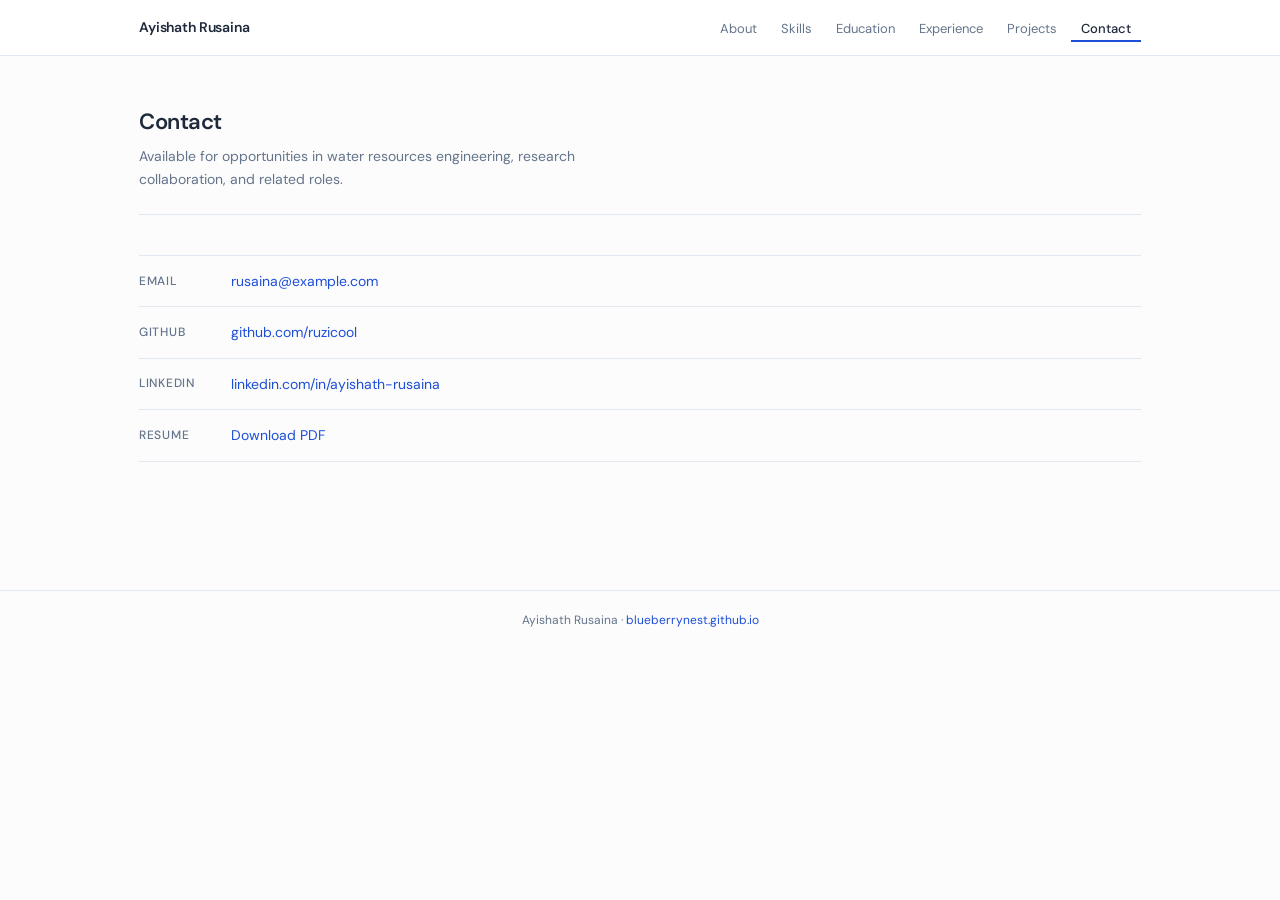
==== contact.html @ 21a8c032 "refactor: standardize content width and fix resume link Increase global content width from 860px to " ====
<!DOCTYPE html>
<html lang="en">
<head>
  <meta charset="UTF-8" />
  <meta name="viewport" content="width=device-width, initial-scale=1.0" />
  <title>Contact — Ayishath Rusaina</title>
  <link rel="preconnect" href="https://fonts.googleapis.com" />
  <link rel="preconnect" href="https://fonts.gstatic.com" crossorigin />
  <link href="https://fonts.googleapis.com/css2?family=DM+Sans:wght@400;500;600;700&display=swap" rel="stylesheet" />
  <link rel="stylesheet" href="assets/css/style.css" />
</head>
<body>

<nav aria-label="Primary">
  <div class="nav-inner">
    <a class="nav-name" href="index.html">Ayishath Rusaina</a>
    <ul class="nav-links">
      <li><a href="index.html">About</a></li>
      <li><a href="skills.html">Skills</a></li>
      <li><a href="education.html">Education</a></li>
      <li><a href="experience.html">Experience</a></li>
      <li><a href="projects.html">Projects</a></li>
      <li><a href="contact.html">Contact</a></li>
    </ul>
  </div>
</nav>

<main class="page">
  <header class="page-header">
    <h1>Contact</h1>
    <p>Available for opportunities in water resources engineering, research collaboration, and related roles.</p>
  </header>

  <section class="section">
    <div class="contact-row">
      <span class="contact-label">Email</span>
      <a href="mailto:rusaina@example.com">rusaina@example.com</a>
    </div>
    <div class="contact-row">
      <span class="contact-label">GitHub</span>
      <a href="https://github.com/ruzicool" target="_blank" rel="noopener">github.com/ruzicool</a>
    </div>
    <div class="contact-row">
      <span class="contact-label">LinkedIn</span>
      <a href="https://linkedin.com/in/ayishath-rusaina" target="_blank" rel="noopener">linkedin.com/in/ayishath-rusaina</a>
    </div>
    <div class="contact-row">
      <span class="contact-label">Resume</span>
      <a href="assets/resume/Ayishath_Rusaina_Resume.pdf" download>Download PDF</a>
    </div>
  </section>
</main>

<footer>
  <span>Ayishath Rusaina · <a href="https://blueberrynest.github.io">blueberrynest.github.io</a></span>
</footer>

<script src="assets/js/main.js"></script>
</body>
</html>
---- assets/css/style.css ----
/* ─── Reset & Base ─────────────────────────────────────────── */
*, *::before, *::after { box-sizing: border-box; margin: 0; padding: 0; }

:root {
  --bg:        #fcfcfc;
  --surface:   #ffffff;
  --primary:   #1d4ed8;
  --text:      #1e293b;
  --muted:     #64748b;
  --border:    #e2e8f0;
  --hover-bg:  #f1f5f9;
  --radius:    6px;
  --max-w:     1050px;
  --nav-h:     56px;
}

html { font-size: 16px; }

body {
  font-family: 'DM Sans', system-ui, sans-serif;
  background: var(--bg);
  color: var(--text);
  line-height: 1.6;
  -webkit-font-smoothing: antialiased;
}

a {
  color: var(--primary);
  text-decoration: none;
}
a:hover { text-decoration: underline; }

/* ─── Nav ───────────────────────────────────────────────────── */
nav {
  position: sticky;
  top: 0;
  z-index: 100;
  height: var(--nav-h);
  background: var(--surface);
  border-bottom: 1px solid var(--border);
  display: flex;
  align-items: center;
}

.nav-inner {
  width: 100%;
  max-width: var(--max-w);
  margin: 0 auto;
  padding: 0 24px;
  display: flex;
  align-items: center;
  justify-content: space-between;
}

.nav-name {
  font-size: 14px;
  font-weight: 600;
  color: var(--text);
  letter-spacing: -0.01em;
}
.nav-name:hover { text-decoration: none; color: var(--primary); }

.nav-links {
  display: flex;
  align-items: center;
  gap: 4px;
  list-style: none;
}

.nav-links a {
  font-size: 13px;
  color: var(--muted);
  padding: 5px 10px;
  border-radius: var(--radius);
  transition: color 100ms, background 100ms;
}
.nav-links a:hover {
  color: var(--text);
  background: var(--hover-bg);
  text-decoration: none;
}
.nav-links a.active {
  color: var(--text);
  font-weight: 500;
  border-bottom: 2px solid var(--primary);
  border-radius: 0;
  padding-bottom: 3px;
}

/* ─── Page Layout ───────────────────────────────────────────── */
.page {
  max-width: var(--max-w);
  margin: 0 auto;
  padding: 48px 24px 80px;
}

/* ─── Page Header ───────────────────────────────────────────── */
.page-header {
  margin-bottom: 40px;
  padding-bottom: 24px;
  border-bottom: 1px solid var(--border);
}

.page-header h1 {
  font-size: 22px;
  font-weight: 600;
  letter-spacing: -0.02em;
  color: var(--text);
}

.page-header p {
  margin-top: 6px;
  font-size: 14px;
  color: var(--muted);
  max-width: 520px;
}

/* ─── Section ───────────────────────────────────────────────── */
.section { margin-bottom: 48px; }

.section:first-of-type {
  margin-top: 0;
}

.section-label {
  font-size: 11px;
  font-weight: 600;
  text-transform: uppercase;
  letter-spacing: 0.08em;
  color: var(--muted);
  margin-bottom: 16px;
}

/* ─── Cards ─────────────────────────────────────────────────── */
.card {
  background: var(--surface);
  border: 1px solid var(--border);
  border-radius: var(--radius);
  padding: 20px 24px;
  margin-bottom: 12px;
}

.card:last-child { margin-bottom: 0; }

.card-title {
  font-size: 14px;
  font-weight: 600;
  color: var(--text);
}

.card-meta {
  font-size: 13px;
  color: var(--muted);
  margin-top: 2px;
}

.card-body {
  margin-top: 12px;
  font-size: 14px;
  color: var(--text);
  line-height: 1.65;
}

.card-body ul {
  padding-left: 18px;
  margin-top: 6px;
}

.card-body li {
  margin-bottom: 4px;
  font-size: 13px;
  color: var(--muted);
}

/* ─── Skill Tags ────────────────────────────────────────────── */
.skill-group { margin-bottom: 24px; }

.skill-group-name {
  font-size: 13px;
  font-weight: 500;
  color: var(--text);
  margin-bottom: 10px;
}

.tags {
  display: flex;
  flex-wrap: wrap;
  gap: 8px;
}

.tag {
  font-size: 12px;
  color: var(--text);
  background: var(--hover-bg);
  border: 1px solid var(--border);
  border-radius: 4px;
  padding: 4px 10px;
}

/* ─── Project Card ──────────────────────────────────────────── */
.project-card {
  background: var(--surface);
  border: 1px solid var(--border);
  border-radius: var(--radius);
  padding: 20px 24px;
  margin-bottom: 12px;
  display: flex;
  justify-content: space-between;
  align-items: flex-start;
  gap: 16px;
}

.project-card:last-child { margin-bottom: 0; }

.project-title {
  font-size: 14px;
  font-weight: 600;
  color: var(--text);
}

.project-desc {
  margin-top: 4px;
  font-size: 13px;
  color: var(--muted);
  line-height: 1.55;
}

.project-link {
  font-size: 12px;
  white-space: nowrap;
  color: var(--primary);
  border: 1px solid var(--border);
  border-radius: var(--radius);
  padding: 5px 12px;
  transition: background 100ms, border-color 100ms;
  flex-shrink: 0;
}
.project-link:hover {
  background: var(--hover-bg);
  text-decoration: none;
  border-color: #cbd5e1;
}

/* ─── Home Page ─────────────────────────────────────────────── */
.home-identity {
  padding: 48px 0 40px;
  border-bottom: 1px solid var(--border);
  margin-bottom: 40px;
}

.home-name {
  font-size: 28px;
  font-weight: 700;
  letter-spacing: -0.03em;
  color: var(--text);
  line-height: 1.2;
}

.home-title {
  margin-top: 6px;
  font-size: 15px;
  color: var(--muted);
  font-weight: 400;
}

.home-bio {
  margin-top: 20px;
  font-size: 14px;
  color: var(--text);
  line-height: 1.7;
  max-width: 600px;
}

.home-actions {
  margin-top: 24px;
  display: flex;
  gap: 10px;
  flex-wrap: wrap;
}

.btn {
  display: inline-block;
  font-size: 13px;
  font-weight: 500;
  padding: 8px 16px;
  border-radius: var(--radius);
  transition: background 100ms, border-color 100ms;
  cursor: pointer;
}

.btn-primary {
  background: var(--primary);
  color: #fff;
  border: 1px solid var(--primary);
}
.btn-primary:hover {
  background: #1e40af;
  border-color: #1e40af;
  text-decoration: none;
  color: #fff;
}

.btn-secondary {
  background: var(--surface);
  color: var(--text);
  border: 1px solid var(--border);
}
.btn-secondary:hover {
  background: var(--hover-bg);
  border-color: #cbd5e1;
  text-decoration: none;
}

/* ─── Quick Links (Home) ────────────────────────────────────── */
.quick-links {
  display: grid;
  grid-template-columns: repeat(auto-fill, minmax(180px, 1fr));
  gap: 12px;
}

.quick-link-item {
  display: block;
  padding: 16px 18px;
  border: 1px solid var(--border);
  border-radius: var(--radius);
  background: var(--surface);
  transition: border-color 100ms, background 100ms;
}
.quick-link-item:hover {
  border-color: #cbd5e1;
  background: var(--hover-bg);
  text-decoration: none;
}

.quick-link-item span {
  display: block;
  font-size: 13px;
  font-weight: 500;
  color: var(--text);
  margin-bottom: 2px;
}

.quick-link-item small {
  font-size: 12px;
  color: var(--muted);
}

/* ─── Contact ───────────────────────────────────────────────── */
.contact-row {
  display: flex;
  align-items: center;
  gap: 12px;
  padding: 14px 0;
  border-bottom: 1px solid var(--border);
  font-size: 14px;
}
.contact-row:first-child { border-top: 1px solid var(--border); }

.contact-label {
  width: 80px;
  font-size: 12px;
  font-weight: 500;
  text-transform: uppercase;
  letter-spacing: 0.06em;
  color: var(--muted);
  flex-shrink: 0;
}

/* ─── Footer ────────────────────────────────────────────────── */
footer {
  border-top: 1px solid var(--border);
  padding: 20px 24px;
  text-align: center;
  font-size: 12px;
  color: var(--muted);
}

/* ─── Utility Classes ───────────────────────── */

.mt-8 {
  margin-top: 8px;
}

.text-small-muted {
  font-size: 12px;
  color: var(--muted);
}

.card-dashed {
  background: var(--bg);
  border-style: dashed;
}

.card-muted-title {
  font-weight: 500;
  color: var(--muted);
}

.text-muted {
  color: var(--muted);
}

/* ─── Responsive ────────────────────────────────────────────── */
@media (max-width: 600px) {
  .nav-links a { padding: 5px 7px; font-size: 12px; }
  .home-name { font-size: 22px; }
  .project-card { flex-direction: column; }
  .project-link { align-self: flex-start; }
  .quick-links { grid-template-columns: 1fr 1fr; }
}
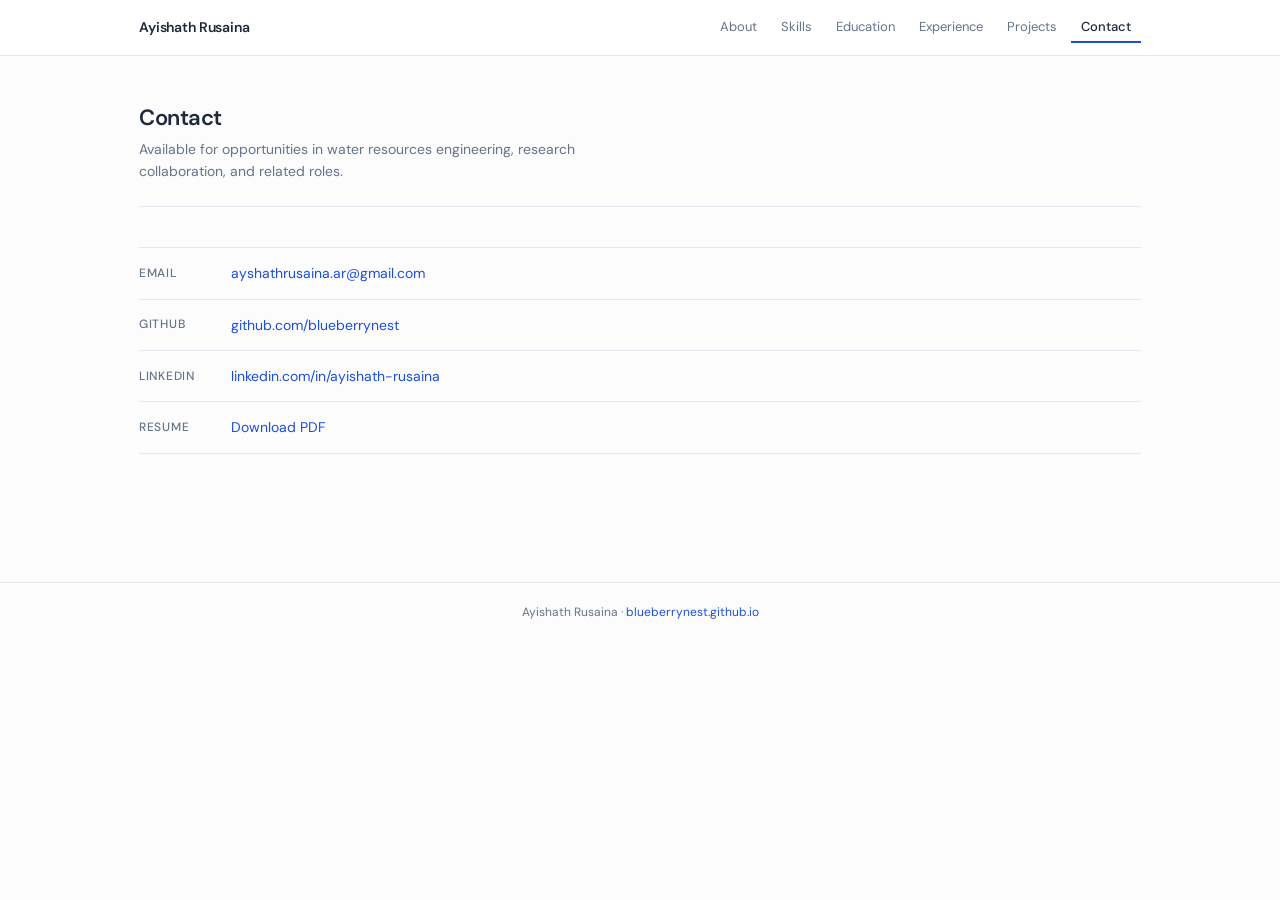
==== commit 3a918071: "refactor: contact details and project repository link Replaces placeholder contact information with " ====
--- a/contact.html
+++ b/contact.html
@@ -34,11 +34,11 @@
   <section class="section">
     <div class="contact-row">
       <span class="contact-label">Email</span>
-      <a href="mailto:rusaina@example.com">rusaina@example.com</a>
+      <a href="mailto:ayshathrusaina.ar@gmail.com">ayshathrusaina.ar@gmail.com</a>
     </div>
     <div class="contact-row">
       <span class="contact-label">GitHub</span>
-      <a href="https://github.com/ruzicool" target="_blank" rel="noopener">github.com/ruzicool</a>
+      <a href="https://github.com/blueberrynest" target="_blank" rel="noopener">github.com/blueberrynest</a>
     </div>
     <div class="contact-row">
       <span class="contact-label">LinkedIn</span>
--- a/assets/css/style.css
+++ b/assets/css/style.css
@@ -24,6 +24,36 @@
   -webkit-font-smoothing: antialiased;
 }
 
+/* ─── Typography ───────────────────────────────────────────── */
+
+h1 {
+  font-size: 28px;
+  font-weight: 700;
+  line-height: 1.25;
+}
+
+h2 {
+  font-size: 22px;
+  font-weight: 600;
+  line-height: 1.3;
+}
+
+h3 {
+  font-size: 18px;
+  font-weight: 600;
+  line-height: 1.35;
+}
+
+p + p {
+  margin-top: 12px;
+}
+
+/* Generic metadata text */
+.meta {
+  font-size: 13px;
+  color: var(--muted);
+}
+
 a {
   color: var(--primary);
   text-decoration: none;
@@ -57,8 +87,12 @@
   font-weight: 600;
   color: var(--text);
   letter-spacing: -0.01em;
-}
-.nav-name:hover { text-decoration: none; color: var(--primary); }
+  transition: color 120ms ease;
+}
+.nav-name:hover {
+  text-decoration: none;
+  color: var(--primary);
+}
 
 .nav-links {
   display: flex;
@@ -68,11 +102,16 @@
 }
 
 .nav-links a {
+  display: inline-block;
   font-size: 13px;
   color: var(--muted);
   padding: 5px 10px;
   border-radius: var(--radius);
-  transition: color 100ms, background 100ms;
+  transition: color 120ms ease, background 120ms ease;
+}
+.nav-links a:focus-visible {
+  outline: 2px solid var(--primary);
+  outline-offset: 2px;
 }
 .nav-links a:hover {
   color: var(--text);
@@ -116,7 +155,13 @@
 }
 
 /* ─── Section ───────────────────────────────────────────────── */
-.section { margin-bottom: 48px; }
+.section {
+  margin-bottom: 48px;
+}
+
+.section p {
+  margin-bottom: 10px;
+}
 
 .section:first-of-type {
   margin-top: 0;
@@ -132,11 +177,15 @@
 }
 
 /* ─── Cards ─────────────────────────────────────────────────── */
-.card {
+
+.card-base {
   background: var(--surface);
   border: 1px solid var(--border);
   border-radius: var(--radius);
   padding: 20px 24px;
+}
+
+.card {
   margin-bottom: 12px;
 }
 
@@ -198,16 +247,36 @@
 }
 
 /* ─── Project Card ──────────────────────────────────────────── */
+
 .project-card {
-  background: var(--surface);
-  border: 1px solid var(--border);
-  border-radius: var(--radius);
-  padding: 20px 24px;
   margin-bottom: 12px;
   display: flex;
   justify-content: space-between;
   align-items: flex-start;
   gap: 16px;
+}
+
+.project-main {
+  flex: 1;
+}
+
+.project-meta {
+  margin-top: 4px;
+  font-size: 12px;
+  color: var(--muted);
+}
+
+.project-desc {
+  margin-top: 8px;
+}
+
+.project-tags {
+  margin-top: 10px;
+}
+
+.project-actions {
+  display: flex;
+  align-items: flex-start;
 }
 
 .project-card:last-child { margin-bottom: 0; }
@@ -321,9 +390,6 @@
 .quick-link-item {
   display: block;
   padding: 16px 18px;
-  border: 1px solid var(--border);
-  border-radius: var(--radius);
-  background: var(--surface);
   transition: border-color 100ms, background 100ms;
 }
 .quick-link-item:hover {
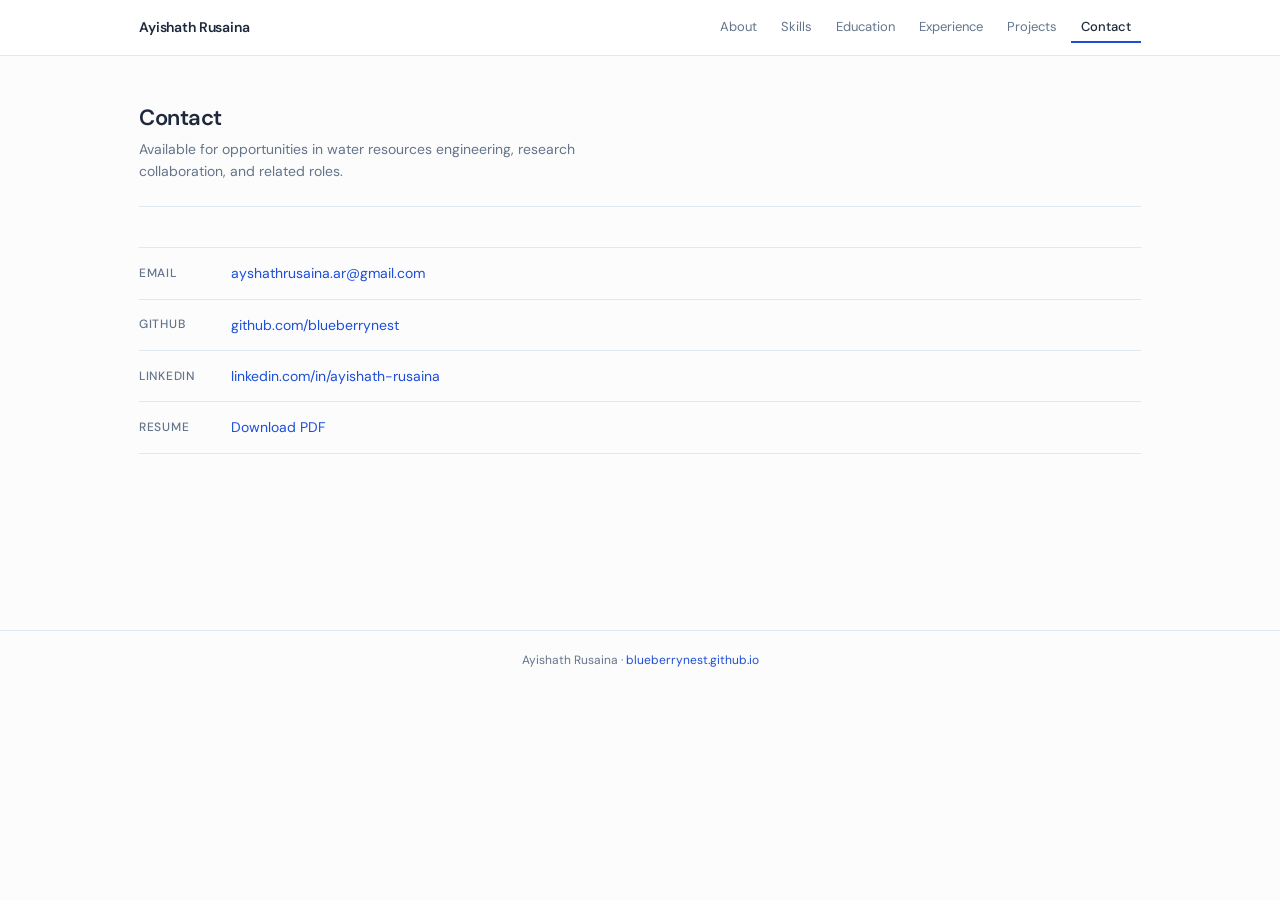
==== commit e8ff46b0: "refactor: align footer layout with global container system Introduces a structured footer container " ====
--- a/contact.html
+++ b/contact.html
@@ -52,7 +52,12 @@
 </main>
 
 <footer>
-  <span>Ayishath Rusaina · <a href="https://blueberrynest.github.io">blueberrynest.github.io</a></span>
+  <div class="footer-inner">
+    <span>
+      Ayishath Rusaina ·
+      <a href="https://blueberrynest.github.io">blueberrynest.github.io</a>
+    </span>
+  </div>
 </footer>
 
 <script src="assets/js/main.js"></script>
--- a/assets/css/style.css
+++ b/assets/css/style.css
@@ -433,8 +433,15 @@
 }
 
 /* ─── Footer ────────────────────────────────────────────────── */
+
 footer {
   border-top: 1px solid var(--border);
+  margin-top: 48px;
+}
+
+.footer-inner {
+  max-width: var(--max-w);
+  margin: 0 auto;
   padding: 20px 24px;
   text-align: center;
   font-size: 12px;
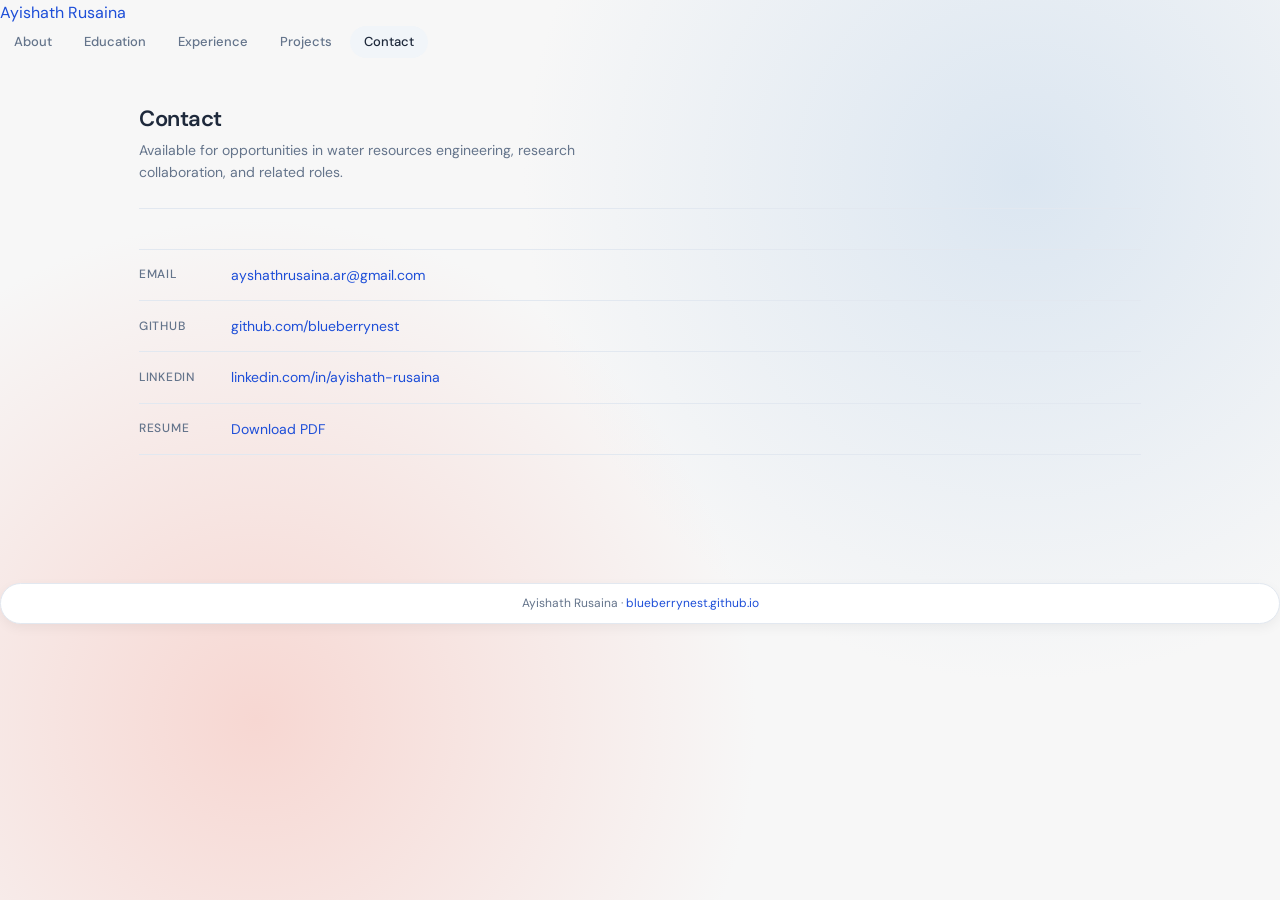
==== commit a550f2cc: "refactor: remove skills page and associated links Deleted skills.html entirely and removed all navig" ====
--- a/contact.html
+++ b/contact.html
@@ -16,7 +16,6 @@
     <a class="nav-name" href="index.html">Ayishath Rusaina</a>
     <ul class="nav-links">
       <li><a href="index.html">About</a></li>
-      <li><a href="skills.html">Skills</a></li>
       <li><a href="education.html">Education</a></li>
       <li><a href="experience.html">Experience</a></li>
       <li><a href="projects.html">Projects</a></li>
--- a/assets/css/style.css
+++ b/assets/css/style.css
@@ -18,7 +18,11 @@
 
 body {
   font-family: 'DM Sans', system-ui, sans-serif;
-  background: var(--bg);
+  min-height: 100vh;
+  background:
+    radial-gradient(circle at 20% 80%, #f7d7d2 0%, transparent 40%),
+    radial-gradient(circle at 80% 20%, #dbe6f1 0%, transparent 40%),
+    #f7f7f7;
   color: var(--text);
   line-height: 1.6;
   -webkit-font-smoothing: antialiased;
@@ -27,9 +31,9 @@
 /* ─── Typography ───────────────────────────────────────────── */
 
 h1 {
-  font-size: 28px;
+  font-size: 36px;
   font-weight: 700;
-  line-height: 1.25;
+  line-height: 1.2;
 }
 
 h2 {
@@ -61,37 +65,21 @@
 a:hover { text-decoration: underline; }
 
 /* ─── Nav ───────────────────────────────────────────────────── */
-nav {
+.site-nav {
   position: sticky;
-  top: 0;
+  top: 24px;
   z-index: 100;
-  height: var(--nav-h);
+  display: flex;
+  justify-content: center;
+  padding: 0 24px;
+}
+
+.nav-container {
   background: var(--surface);
-  border-bottom: 1px solid var(--border);
-  display: flex;
-  align-items: center;
-}
-
-.nav-inner {
-  width: 100%;
-  max-width: var(--max-w);
-  margin: 0 auto;
-  padding: 0 24px;
-  display: flex;
-  align-items: center;
-  justify-content: space-between;
-}
-
-.nav-name {
-  font-size: 14px;
-  font-weight: 600;
-  color: var(--text);
-  letter-spacing: -0.01em;
-  transition: color 120ms ease;
-}
-.nav-name:hover {
-  text-decoration: none;
-  color: var(--primary);
+  border: 1px solid var(--border);
+  border-radius: 50px;
+  padding: 8px 12px;
+  box-shadow: 0 4px 12px rgba(0, 0, 0, 0.05);
 }
 
 .nav-links {
@@ -104,9 +92,10 @@
 .nav-links a {
   display: inline-block;
   font-size: 13px;
-  color: var(--muted);
-  padding: 5px 10px;
-  border-radius: var(--radius);
+  font-weight: 500;
+  color: var(--muted);
+  padding: 6px 14px;
+  border-radius: 50px;
   transition: color 120ms ease, background 120ms ease;
 }
 .nav-links a:focus-visible {
@@ -120,10 +109,7 @@
 }
 .nav-links a.active {
   color: var(--text);
-  font-weight: 500;
-  border-bottom: 2px solid var(--primary);
-  border-radius: 0;
-  padding-bottom: 3px;
+  background: var(--hover-bg);
 }
 
 /* ─── Page Layout ───────────────────────────────────────────── */
@@ -266,10 +252,6 @@
   color: var(--muted);
 }
 
-.project-desc {
-  margin-top: 8px;
-}
-
 .project-tags {
   margin-top: 10px;
 }
@@ -310,105 +292,84 @@
   border-color: #cbd5e1;
 }
 
-/* ─── Home Page ─────────────────────────────────────────────── */
-.home-identity {
-  padding: 48px 0 40px;
-  border-bottom: 1px solid var(--border);
-  margin-bottom: 40px;
-}
-
-.home-name {
-  font-size: 28px;
+/* ─── Hero ──────────────────────────────────────────────────── */
+.hero {
+  max-width: 640px;
+  margin: 0 auto;
+  padding: 80px 24px;
+  text-align: center;
+}
+
+.hero-avatar {
+  width: 180px;
+  height: 180px;
+  border-radius: 50%;
+  overflow: hidden;
+  margin: 0 auto;
+  border: 4px solid #fff;
+  box-shadow: 0 8px 24px rgba(0, 0, 0, 0.1);
+  background: var(--surface);
+}
+
+.hero-avatar img {
+  width: 100%;
+  height: 100%;
+  object-fit: cover;
+  object-position: center;
+  display: block;
+}
+
+.hero-name {
+  font-size: 40px;
   font-weight: 700;
-  letter-spacing: -0.03em;
-  color: var(--text);
-  line-height: 1.2;
-}
-
-.home-title {
-  margin-top: 6px;
+  letter-spacing: -0.02em;
+  line-height: 1.1;
+  color: var(--text);
+  margin-top: 32px;
+}
+
+.hero-title {
   font-size: 15px;
-  color: var(--muted);
-  font-weight: 400;
-}
-
-.home-bio {
-  margin-top: 20px;
-  font-size: 14px;
-  color: var(--text);
+  letter-spacing: 0.05em;
+  color: var(--muted);
+  margin-top: 12px;
+  text-transform: uppercase;
+}
+
+.hero-bio {
+  font-size: 15px;
   line-height: 1.7;
   max-width: 600px;
-}
-
-.home-actions {
-  margin-top: 24px;
-  display: flex;
-  gap: 10px;
-  flex-wrap: wrap;
+  margin: 24px auto 0 auto;
+  color: var(--text);
+}
+
+.hero-actions {
+  display: flex;
+  justify-content: center;
+  margin-top: 40px;
 }
 
 .btn {
   display: inline-block;
-  font-size: 13px;
-  font-weight: 500;
-  padding: 8px 16px;
-  border-radius: var(--radius);
-  transition: background 100ms, border-color 100ms;
+  font-size: 12px;
+  font-weight: 600;
+  letter-spacing: 0.1em;
+  text-transform: uppercase;
+  padding: 12px 32px;
+  border-radius: 50px;
+  background: var(--surface);
+  color: var(--text);
+  border: 1px solid var(--border);
+  box-shadow: 0 2px 8px rgba(0, 0, 0, 0.05);
+  transition: all 150ms ease;
   cursor: pointer;
 }
-
-.btn-primary {
-  background: var(--primary);
-  color: #fff;
-  border: 1px solid var(--primary);
-}
-.btn-primary:hover {
-  background: #1e40af;
-  border-color: #1e40af;
-  text-decoration: none;
-  color: #fff;
-}
-
-.btn-secondary {
-  background: var(--surface);
-  color: var(--text);
-  border: 1px solid var(--border);
-}
-.btn-secondary:hover {
+.btn:hover {
   background: var(--hover-bg);
   border-color: #cbd5e1;
   text-decoration: none;
-}
-
-/* ─── Quick Links (Home) ────────────────────────────────────── */
-.quick-links {
-  display: grid;
-  grid-template-columns: repeat(auto-fill, minmax(180px, 1fr));
-  gap: 12px;
-}
-
-.quick-link-item {
-  display: block;
-  padding: 16px 18px;
-  transition: border-color 100ms, background 100ms;
-}
-.quick-link-item:hover {
-  border-color: #cbd5e1;
-  background: var(--hover-bg);
-  text-decoration: none;
-}
-
-.quick-link-item span {
-  display: block;
-  font-size: 13px;
-  font-weight: 500;
-  color: var(--text);
-  margin-bottom: 2px;
-}
-
-.quick-link-item small {
-  font-size: 12px;
-  color: var(--muted);
+  transform: translateY(-1px);
 }
 
 /* ─── Contact ───────────────────────────────────────────────── */
@@ -434,18 +395,21 @@
 
 /* ─── Footer ────────────────────────────────────────────────── */
 
-footer {
-  border-top: 1px solid var(--border);
-  margin-top: 48px;
+.site-footer {
+  display: flex;
+  justify-content: center;
+  padding: 48px 24px 80px;
 }
 
 .footer-inner {
-  max-width: var(--max-w);
-  margin: 0 auto;
-  padding: 20px 24px;
+  background: var(--surface);
+  border: 1px solid var(--border);
+  border-radius: 50px;
+  padding: 10px 24px;
+  box-shadow: 0 4px 12px rgba(0, 0, 0, 0.05);
+  font-size: 12px;
+  color: var(--muted);
   text-align: center;
-  font-size: 12px;
-  color: var(--muted);
 }
 
 /* ─── Utility Classes ───────────────────────── */
@@ -475,9 +439,10 @@
 
 /* ─── Responsive ────────────────────────────────────────────── */
 @media (max-width: 600px) {
-  .nav-links a { padding: 5px 7px; font-size: 12px; }
-  .home-name { font-size: 22px; }
+  .nav-links a { padding: 6px 10px; font-size: 12px; }
+  .hero { padding: 60px 20px; }
+  .hero-avatar { width: 140px; height: 140px; }
+  .hero-name { font-size: 32px; }
   .project-card { flex-direction: column; }
   .project-link { align-self: flex-start; }
-  .quick-links { grid-template-columns: 1fr 1fr; }
-}
+}
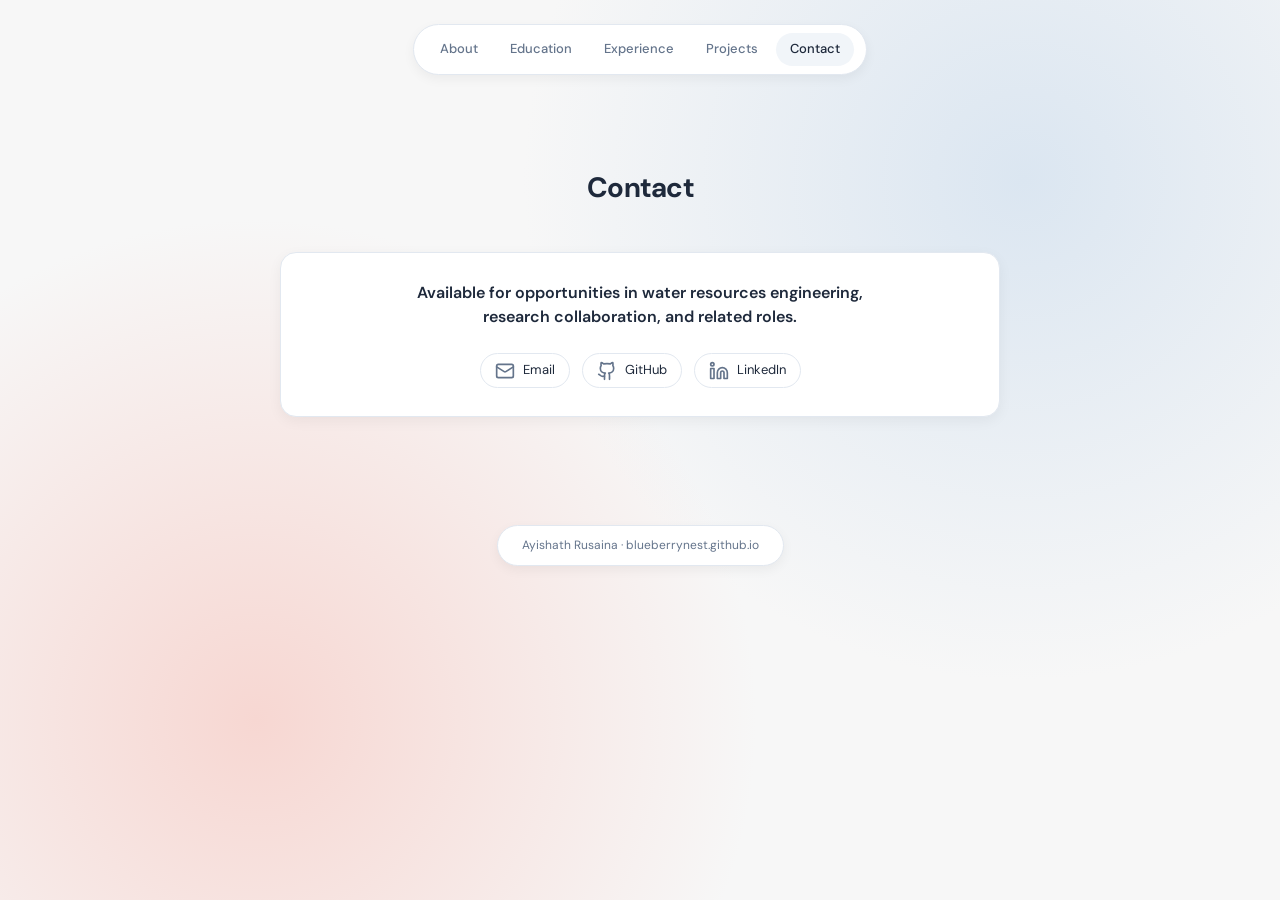
==== commit a54ed87a: "feat: redesign projects and contact pages UI Updated the Projects and Contact pages to align with th" ====
--- a/contact.html
+++ b/contact.html
@@ -11,51 +11,67 @@
 </head>
 <body>
 
-<nav aria-label="Primary">
-  <div class="nav-inner">
-    <a class="nav-name" href="index.html">Ayishath Rusaina</a>
-    <ul class="nav-links">
-      <li><a href="index.html">About</a></li>
-      <li><a href="education.html">Education</a></li>
-      <li><a href="experience.html">Experience</a></li>
-      <li><a href="projects.html">Projects</a></li>
-      <li><a href="contact.html">Contact</a></li>
-    </ul>
+<nav class="site-nav">
+  <div class="nav-container">
+    <div class="nav-links">
+      <a href="index.html">About</a>
+      <a href="education.html">Education</a>
+      <a href="experience.html">Experience</a>
+      <a href="projects.html">Projects</a>
+      <a href="contact.html">Contact</a>
+    </div>
   </div>
 </nav>
 
 <main class="page">
-  <header class="page-header">
-    <h1>Contact</h1>
-    <p>Available for opportunities in water resources engineering, research collaboration, and related roles.</p>
-  </header>
 
-  <section class="section">
-    <div class="contact-row">
-      <span class="contact-label">Email</span>
-      <a href="mailto:ayshathrusaina.ar@gmail.com">ayshathrusaina.ar@gmail.com</a>
+  <h1 class="page-title">Contact</h1>
+
+  <div class="contact-list">
+
+    <div class="contact-card">
+
+      <h3>Available for opportunities in water resources engineering,
+      research collaboration, and related roles.</h3>
+
+      <div class="contact-buttons">
+
+        <a class="contact-btn" href="mailto:ayishathrusaina05@gmail.com">
+          <svg xmlns="http://www.w3.org/2000/svg" width="20" height="20" viewBox="0 0 24 24" fill="none" stroke="currentColor" stroke-width="2" stroke-linecap="round" stroke-linejoin="round">
+            <path d="m22 7-8.991 5.727a2 2 0 0 1-2.009 0L2 7"/>
+            <rect x="2" y="4" width="20" height="16" rx="2"/>
+          </svg>
+          Email
+        </a>
+
+        <a class="contact-btn" href="https://github.com/blueberrynest" target="_blank">
+          <svg xmlns="http://www.w3.org/2000/svg" width="20" height="20" viewBox="0 0 24 24" fill="none" stroke="currentColor" stroke-width="2" stroke-linecap="round" stroke-linejoin="round">
+            <path d="M15 22v-4a4.8 4.8 0 0 0-1-3.5c3 0 6-2 6-5.5.08-1.25-.27-2.48-1-3.5.28-1.15.28-2.35 0-3.5 0 0-1 0-3 1.5-2.64-.5-5.36-.5-8 0C6 2 5 2 5 2c-.3 1.15-.3 2.35 0 3.5A5.403 5.403 0 0 0 4 9c0 3.5 3 5.5 6 5.5-.39.49-.68 1.05-.85 1.65-.17.6-.22 1.23-.15 1.85v4"/>
+            <path d="M9 18c-4.51 2-5-2-7-2"/>
+          </svg>
+          GitHub
+        </a>
+
+        <a class="contact-btn" href="https://linkedin.com/in/ayishath-rusaina" target="_blank">
+          <svg xmlns="http://www.w3.org/2000/svg" width="20" height="20" viewBox="0 0 24 24" fill="none" stroke="currentColor" stroke-width="2" stroke-linecap="round" stroke-linejoin="round">
+            <path d="M16 8a6 6 0 0 1 6 6v7h-4v-7a2 2 0 0 0-2-2 2 2 0 0 0-2 2v7h-4v-7a6 6 0 0 1 6-6z"/>
+            <rect width="4" height="12" x="2" y="9"/>
+            <circle cx="4" cy="4" r="2"/>
+          </svg>
+          LinkedIn
+        </a>
+
+      </div>
+
     </div>
-    <div class="contact-row">
-      <span class="contact-label">GitHub</span>
-      <a href="https://github.com/blueberrynest" target="_blank" rel="noopener">github.com/blueberrynest</a>
-    </div>
-    <div class="contact-row">
-      <span class="contact-label">LinkedIn</span>
-      <a href="https://linkedin.com/in/ayishath-rusaina" target="_blank" rel="noopener">linkedin.com/in/ayishath-rusaina</a>
-    </div>
-    <div class="contact-row">
-      <span class="contact-label">Resume</span>
-      <a href="assets/resume/Ayishath_Rusaina_Resume.pdf" download>Download PDF</a>
-    </div>
-  </section>
+
+  </div>
+
 </main>
 
-<footer>
+<footer class="site-footer">
   <div class="footer-inner">
-    <span>
-      Ayishath Rusaina ·
-      <a href="https://blueberrynest.github.io">blueberrynest.github.io</a>
-    </span>
+    Ayishath Rusaina · blueberrynest.github.io
   </div>
 </footer>
 
--- a/assets/css/style.css
+++ b/assets/css/style.css
@@ -113,10 +113,256 @@
 }
 
 /* ─── Page Layout ───────────────────────────────────────────── */
-.page {
-  max-width: var(--max-w);
-  margin: 0 auto;
-  padding: 48px 24px 80px;
+.page
+{
+    max-width: 900px;
+    margin: 0 auto;
+    padding: 120px 24px 60px;
+}
+
+/* ─── Page Title ───────────────────────────────────────────── */
+.page-title
+{
+    text-align: center;
+    font-size: 28px;
+    font-weight: 700;
+    letter-spacing: -0.02em;
+    margin-bottom: 48px;
+}
+
+.page-subtitle
+{
+    text-align: center;
+    font-size: 14px;
+    color: var(--muted);
+    max-width: 520px;
+    margin: -36px auto 48px auto;
+}
+
+/* ─── Education List ────────────────────────────────────────── */
+.education-list
+{
+    max-width: 720px;
+    margin: 0 auto;
+    display: flex;
+    flex-direction: column;
+    gap: 18px;
+}
+
+/* ─── Education Card ────────────────────────────────────────── */
+.education-card
+{
+    background: var(--surface);
+    border: 1px solid var(--border);
+    border-radius: 16px;
+    padding: 24px 28px;
+    box-shadow: 0 4px 14px rgba(0,0,0,0.05);
+}
+
+.education-card h3
+{
+    font-size: 16px;
+    font-weight: 600;
+    margin-bottom: 4px;
+    text-align: center;
+}
+
+.edu-meta
+{
+    font-size: 14px;
+    color: var(--muted);
+    margin-bottom: 10px;
+    text-align: center;
+}
+
+.education-card p
+{
+    font-size: 14px;
+    line-height: 1.7;
+    text-align: center;
+}
+
+/* ─── Experience List ───────────────────────────────────────── */
+.experience-list
+{
+    max-width: 720px;
+    margin: 0 auto;
+    display: flex;
+    flex-direction: column;
+    gap: 18px;
+}
+
+/* ─── Experience Card ───────────────────────────────────────── */
+.experience-card
+{
+    background: var(--surface);
+    border: 1px solid var(--border);
+    border-radius: 16px;
+    padding: 24px 28px;
+    box-shadow: 0 4px 14px rgba(0,0,0,0.05);
+}
+
+.experience-card h3
+{
+    font-size: 16px;
+    font-weight: 600;
+    margin-bottom: 4px;
+    text-align: center;
+}
+
+.exp-meta
+{
+    font-size: 14px;
+    color: var(--muted);
+    margin-bottom: 12px;
+    text-align: center;
+}
+
+.experience-card ul
+{
+    margin: 0;
+    padding-left: 18px;
+    line-height: 1.7;
+}
+
+/* ─── Projects List ─────────────────────────────────────────── */
+.projects-list
+{
+    max-width: 720px;
+    margin: 0 auto;
+    display: flex;
+    flex-direction: column;
+    gap: 18px;
+}
+
+/* ─── Project Card ──────────────────────────────────────────── */
+.project-card
+{
+    background: var(--surface);
+    border: 1px solid var(--border);
+    border-radius: 16px;
+    padding: 24px 28px;
+    box-shadow: 0 4px 14px rgba(0,0,0,0.05);
+}
+
+.project-card h3
+{
+    font-size: 16px;
+    font-weight: 600;
+    margin-bottom: 4px;
+    text-align: center;
+}
+
+.proj-meta
+{
+    font-size: 14px;
+    color: var(--muted);
+    margin-bottom: 12px;
+    text-align: center;
+}
+
+.project-card p
+{
+    font-size: 14px;
+    line-height: 1.7;
+    text-align: center;
+}
+
+.project-link
+{
+    margin-top: 16px;
+    text-align: center;
+}
+
+.project-link a
+{
+    display: inline-block;
+    padding: 6px 14px;
+    font-size: 13px;
+    border-radius: 50px;
+    border: 1px solid var(--border);
+    background: var(--surface);
+}
+
+.project-tags
+{
+    margin-top: 16px;
+    display: flex;
+    justify-content: center;
+    flex-wrap: wrap;
+    gap: 8px;
+}
+
+.tag
+{
+    font-size: 12px;
+    padding: 4px 10px;
+    border-radius: 50px;
+    border: 1px solid var(--border);
+    background: var(--surface);
+}
+
+/* ─── Contact List ─────────────────────────────────────────── */
+.contact-list
+{
+    max-width: 720px;
+    margin: 0 auto;
+}
+
+.contact-card
+{
+    background: var(--surface);
+    border: 1px solid var(--border);
+    border-radius: 16px;
+    padding: 28px;
+    box-shadow: 0 4px 14px rgba(0,0,0,0.05);
+    text-align: center;
+}
+
+.contact-card h3
+{
+    font-size: 16px;
+    font-weight: 600;
+    line-height: 1.5;
+    color: var(--text);
+    max-width: 480px;
+    margin: 0 auto;
+}
+
+.contact-buttons
+{
+    margin-top: 24px;
+    display: flex;
+    justify-content: center;
+    flex-wrap: wrap;
+    gap: 12px;
+}
+
+.contact-btn
+{
+    display: inline-flex;
+    align-items: center;
+    gap: 8px;
+    padding: 6px 14px;
+    border-radius: 50px;
+    border: 1px solid var(--border);
+    background: var(--surface);
+    font-size: 13px;
+    text-decoration: none;
+    color: var(--text);
+    transition: background 120ms ease, border-color 120ms ease;
+}
+
+.contact-btn:hover
+{
+    background: var(--hover-bg);
+    border-color: #cbd5e1;
+    text-decoration: none;
+}
+
+.contact-btn svg
+{
+    color: var(--muted);
 }
 
 /* ─── Page Header ───────────────────────────────────────────── */
@@ -153,13 +399,21 @@
   margin-top: 0;
 }
 
-.section-label {
-  font-size: 11px;
-  font-weight: 600;
-  text-transform: uppercase;
-  letter-spacing: 0.08em;
-  color: var(--muted);
-  margin-bottom: 16px;
+.section-label
+{
+    display: table;
+    margin: 0 auto 28px auto;
+    padding: 8px 18px;
+    font-size: 14px;
+    font-weight: 600;
+    letter-spacing: 0.05em;
+    text-transform: uppercase;
+
+    background: var(--surface);
+    border: 1px solid var(--border);
+    border-radius: 50px;
+
+    box-shadow: 0 3px 10px rgba(0,0,0,0.05);
 }
 
 /* ─── Cards ─────────────────────────────────────────────────── */
@@ -230,66 +484,6 @@
   border: 1px solid var(--border);
   border-radius: 4px;
   padding: 4px 10px;
-}
-
-/* ─── Project Card ──────────────────────────────────────────── */
-
-.project-card {
-  margin-bottom: 12px;
-  display: flex;
-  justify-content: space-between;
-  align-items: flex-start;
-  gap: 16px;
-}
-
-.project-main {
-  flex: 1;
-}
-
-.project-meta {
-  margin-top: 4px;
-  font-size: 12px;
-  color: var(--muted);
-}
-
-.project-tags {
-  margin-top: 10px;
-}
-
-.project-actions {
-  display: flex;
-  align-items: flex-start;
-}
-
-.project-card:last-child { margin-bottom: 0; }
-
-.project-title {
-  font-size: 14px;
-  font-weight: 600;
-  color: var(--text);
-}
-
-.project-desc {
-  margin-top: 4px;
-  font-size: 13px;
-  color: var(--muted);
-  line-height: 1.55;
-}
-
-.project-link {
-  font-size: 12px;
-  white-space: nowrap;
-  color: var(--primary);
-  border: 1px solid var(--border);
-  border-radius: var(--radius);
-  padding: 5px 12px;
-  transition: background 100ms, border-color 100ms;
-  flex-shrink: 0;
-}
-.project-link:hover {
-  background: var(--hover-bg);
-  text-decoration: none;
-  border-color: #cbd5e1;
 }
 
 /* ─── Hero ──────────────────────────────────────────────────── */
@@ -372,27 +566,6 @@
   transform: translateY(-1px);
 }
 
-/* ─── Contact ───────────────────────────────────────────────── */
-.contact-row {
-  display: flex;
-  align-items: center;
-  gap: 12px;
-  padding: 14px 0;
-  border-bottom: 1px solid var(--border);
-  font-size: 14px;
-}
-.contact-row:first-child { border-top: 1px solid var(--border); }
-
-.contact-label {
-  width: 80px;
-  font-size: 12px;
-  font-weight: 500;
-  text-transform: uppercase;
-  letter-spacing: 0.06em;
-  color: var(--muted);
-  flex-shrink: 0;
-}
-
 /* ─── Footer ────────────────────────────────────────────────── */
 
 .site-footer {
@@ -445,4 +618,24 @@
   .hero-name { font-size: 32px; }
   .project-card { flex-direction: column; }
   .project-link { align-self: flex-start; }
-}
+  .education-card
+  {
+      padding: 20px;
+  }
+  .experience-card
+  {
+      padding: 20px;
+  }
+  .project-card
+  {
+      padding: 20px;
+  }
+  .contact-card
+  {
+      padding: 20px;
+  }
+  .page
+  {
+      padding: 100px 20px 60px;
+  }
+}
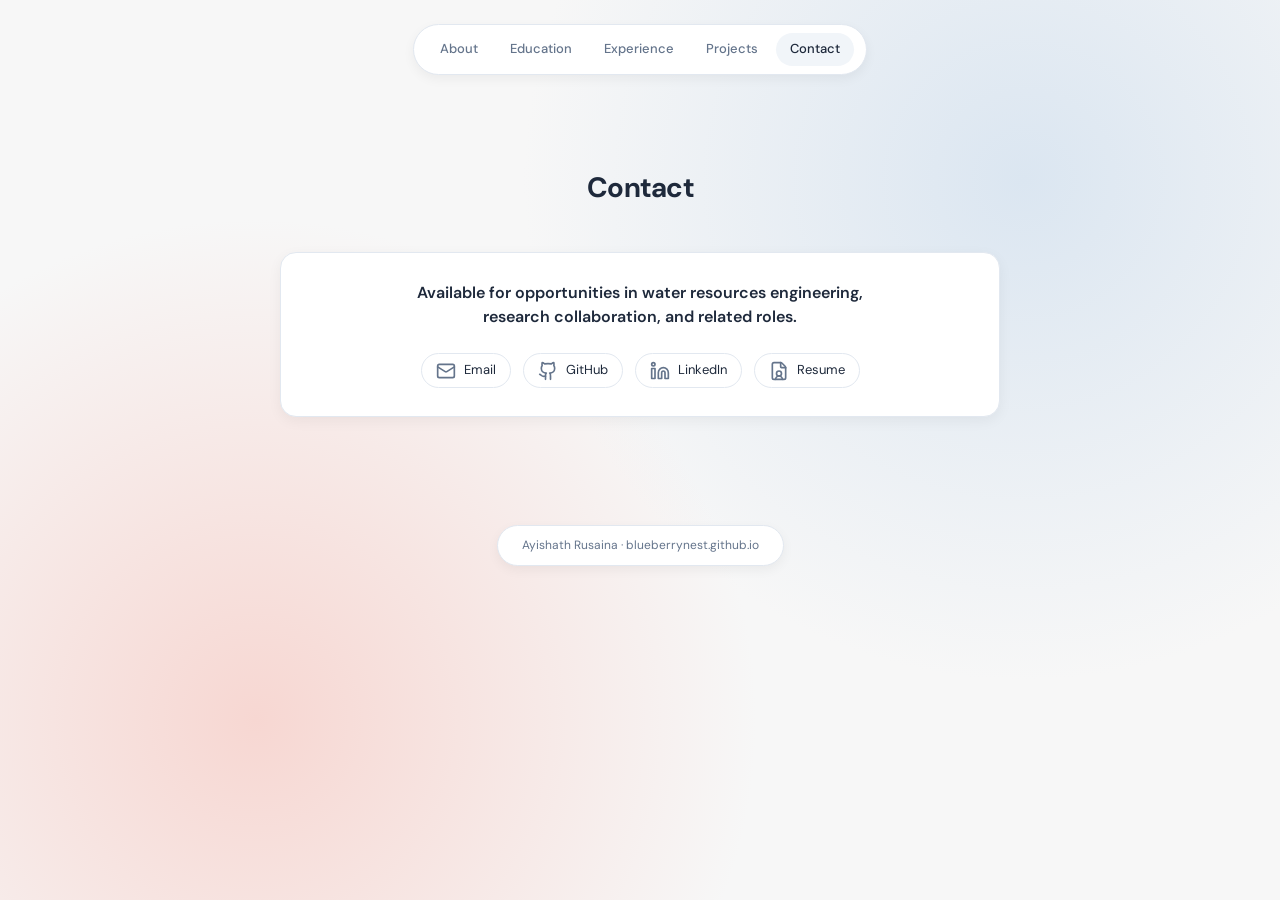
==== commit f501c70c: "feat: add resume icons and clean up projects page - Updated the `.btn` class in style.css to support" ====
--- a/contact.html
+++ b/contact.html
@@ -61,6 +61,16 @@
           LinkedIn
         </a>
 
+        <a class="contact-btn" href="assets/resume/Ayishath_Rusaina_Resume.pdf" download>
+          <svg xmlns="http://www.w3.org/2000/svg" width="20" height="20" viewBox="0 0 24 24" fill="none" stroke="currentColor" stroke-width="2" stroke-linecap="round" stroke-linejoin="round">
+            <path d="M6 22a2 2 0 0 1-2-2V4a2 2 0 0 1 2-2h8a2.4 2.4 0 0 1 1.704.706l3.588 3.588A2.4 2.4 0 0 1 20 8v12a2 2 0 0 1-2 2z"/>
+            <path d="M14 2v5a1 1 0 0 0 1 1h5"/>
+            <path d="M16 22a4 4 0 0 0-8 0"/>
+            <circle cx="12" cy="15" r="3"/>
+          </svg>
+          Resume
+        </a>
+
       </div>
 
     </div>
--- a/assets/css/style.css
+++ b/assets/css/style.css
@@ -545,7 +545,9 @@
 }
 
 .btn {
-  display: inline-block;
+  display: inline-flex;
+  align-items: center;
+  gap: 8px;
   font-size: 12px;
   font-weight: 600;
   letter-spacing: 0.1em;
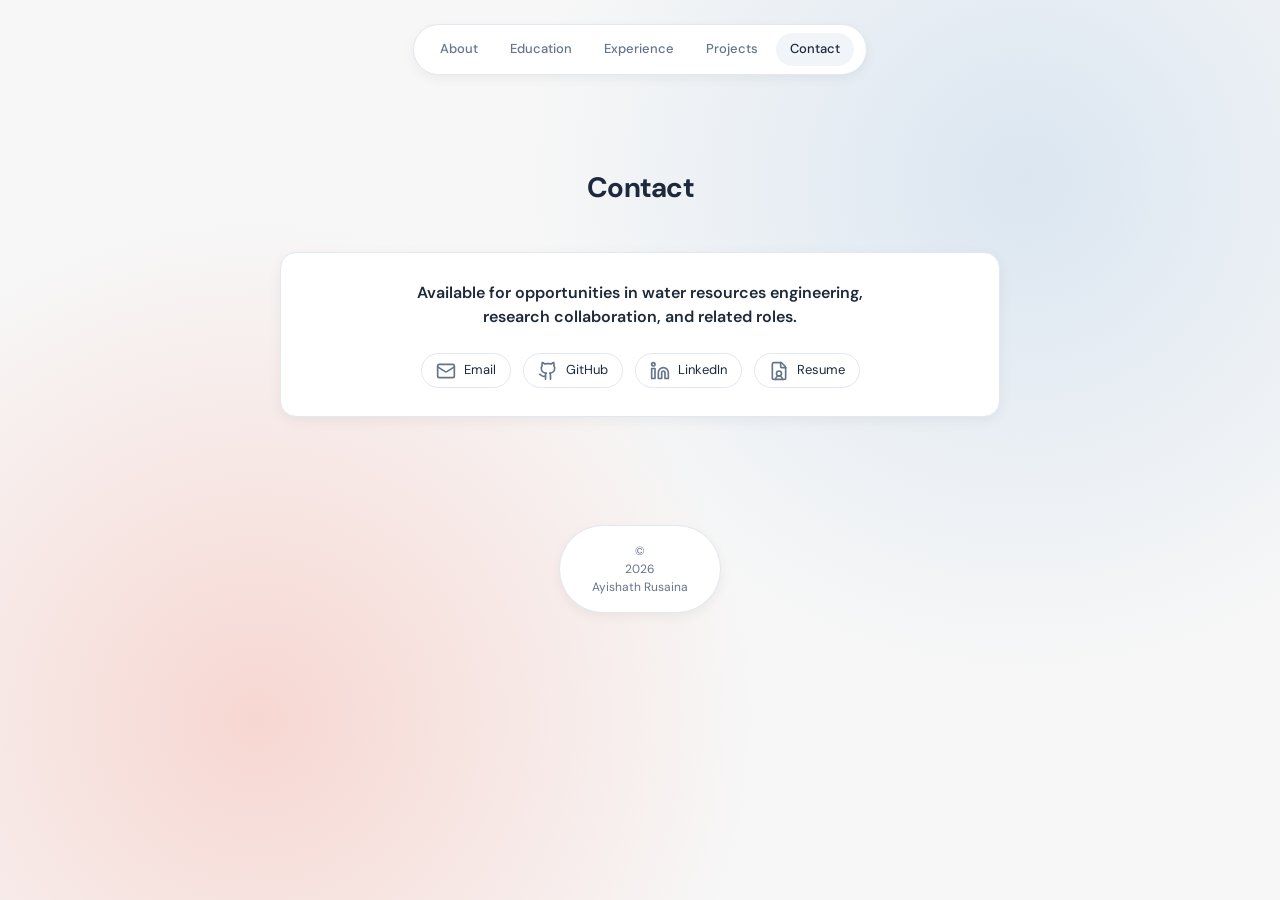
==== commit a261f275: "refactor: enhance footer layout and copyright text - Updated `.footer-inner` to use a vertical flexb" ====
--- a/contact.html
+++ b/contact.html
@@ -81,7 +81,9 @@
 
 <footer class="site-footer">
   <div class="footer-inner">
-    Ayishath Rusaina · blueberrynest.github.io
+    <span>©</span>
+    <span>2026</span>
+    <span>Ayishath Rusaina</span>
   </div>
 </footer>
 
--- a/assets/css/style.css
+++ b/assets/css/style.css
@@ -271,17 +271,8 @@
 .project-link
 {
     margin-top: 16px;
-    text-align: center;
-}
-
-.project-link a
-{
-    display: inline-block;
-    padding: 6px 14px;
-    font-size: 13px;
-    border-radius: 50px;
-    border: 1px solid var(--border);
-    background: var(--surface);
+    display: flex;
+    justify-content: center;
 }
 
 .project-tags
@@ -363,6 +354,7 @@
 .contact-btn svg
 {
     color: var(--muted);
+    display: block;
 }
 
 /* ─── Page Header ───────────────────────────────────────────── */
@@ -577,14 +569,18 @@
 }
 
 .footer-inner {
+  display: flex;
+  flex-direction: column;
+  align-items: center;
   background: var(--surface);
   border: 1px solid var(--border);
   border-radius: 50px;
-  padding: 10px 24px;
+  padding: 16px 32px;
   box-shadow: 0 4px 12px rgba(0, 0, 0, 0.05);
   font-size: 12px;
   color: var(--muted);
   text-align: center;
+  line-height: 1.5;
 }
 
 /* ─── Utility Classes ───────────────────────── */
